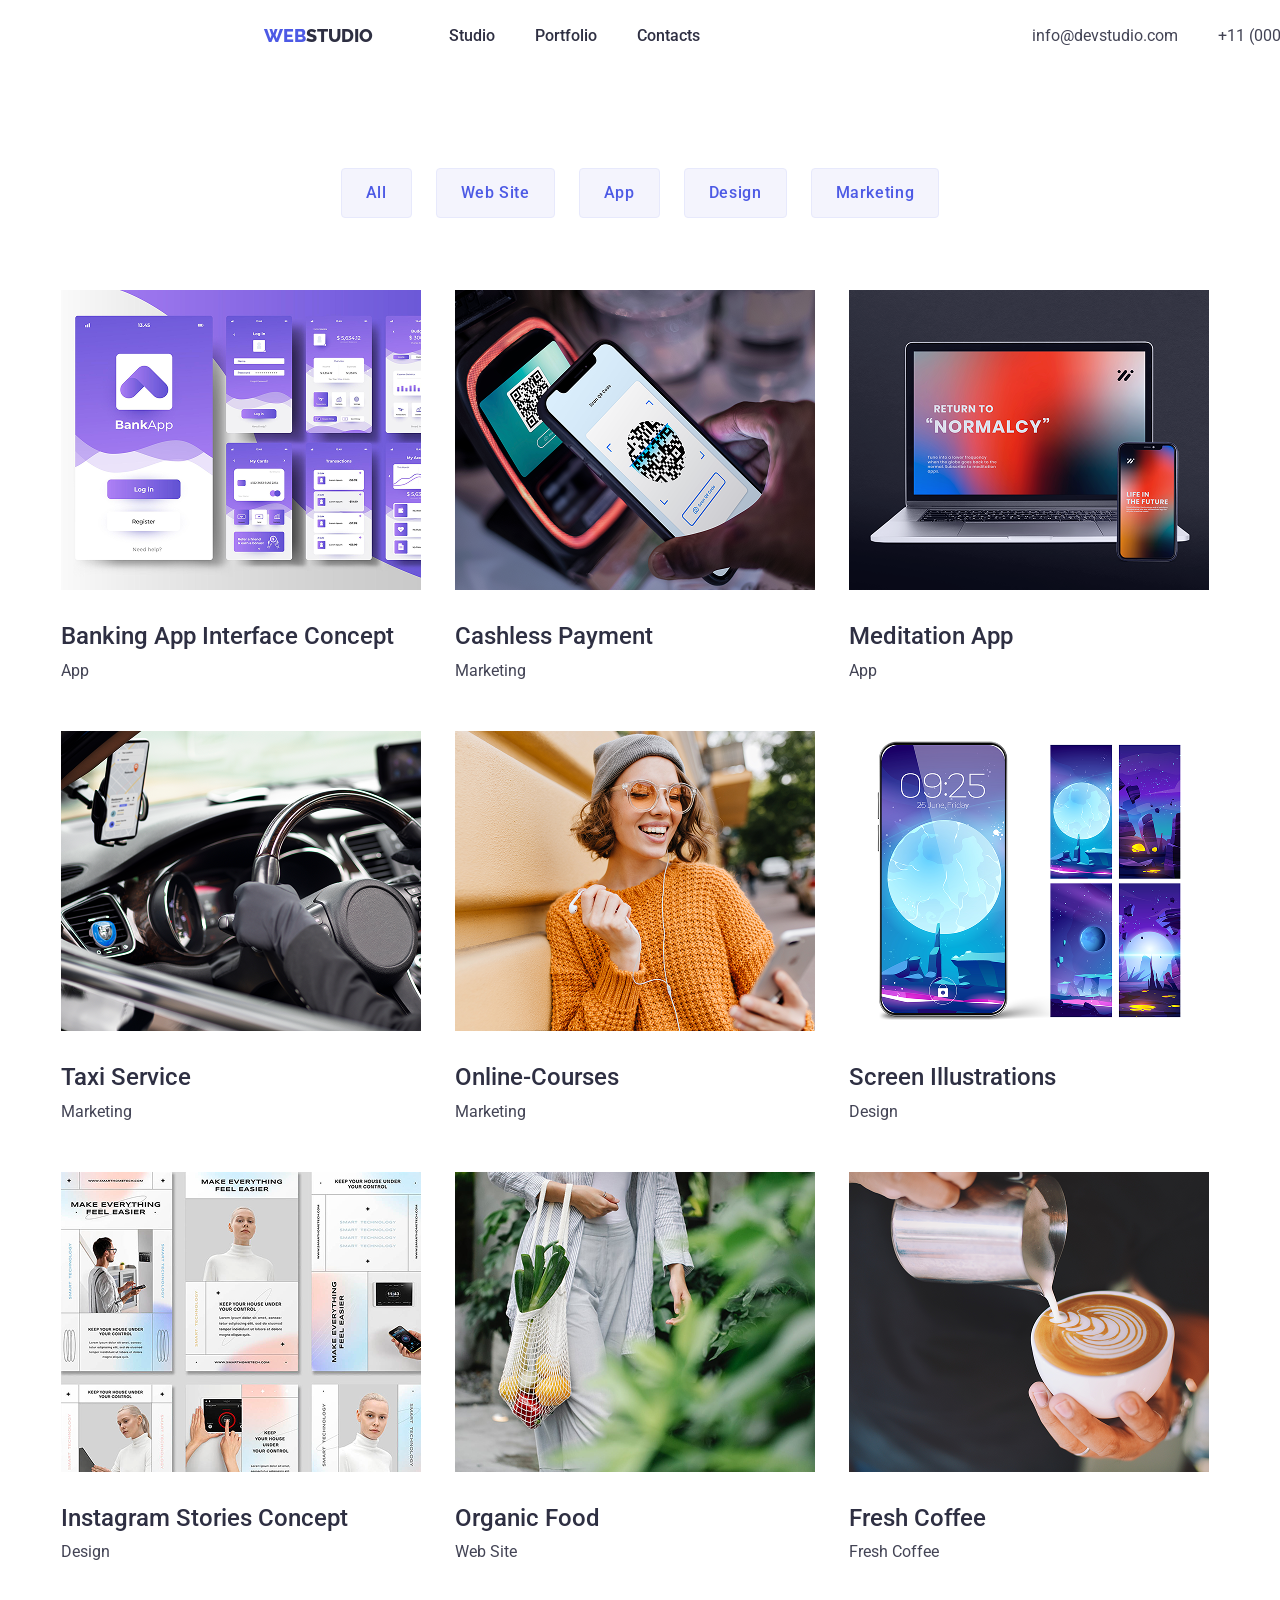
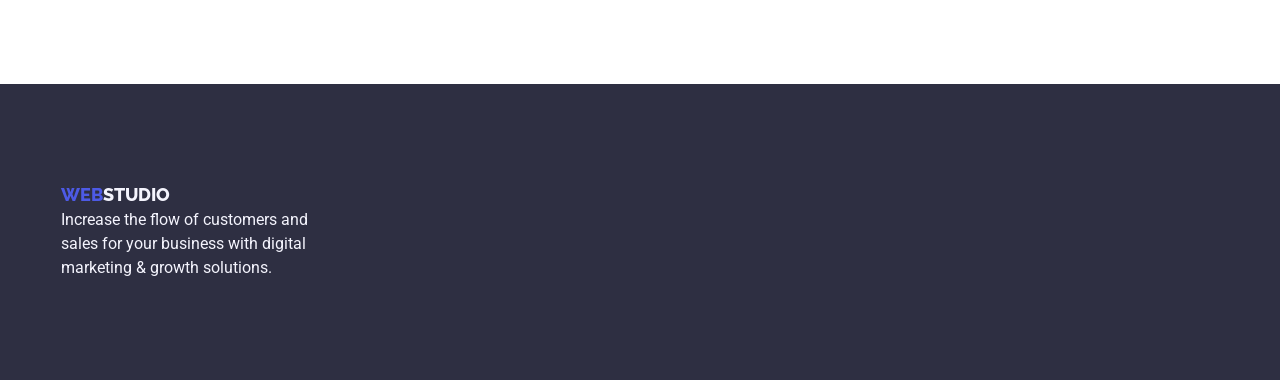
==== portfolio.html @ 17781770 "Initial commit" ====
<!doctype html>
<html lang="en">
  <head>
    <meta charset="UTF-8" />
    <meta name="viewport" content="width=device-width, initial-scale=1.0" />
    <title>Portfolio</title>
    <link rel="preconnect" href="https://fonts.googleapis.com" />
    <link rel="preconnect" href="https://fonts.gstatic.com" crossorigin />
    <link
      href="https://fonts.googleapis.com/css2?family=Raleway:ital,wght@0,100..900;1,100..900&family=Roboto:ital,wght@0,100..900;1,100..900&display=swap"
      rel="stylesheet"
    />
    <link rel="stylesheet" href="/css/styles.css" />
  </head>
  <body>
    <!-- Header -->
    <header>
      <div class="header-container container">
        <nav class="header-nav">
          <a href="./index/html" class="logo"
            >Web<span class="span-logo">Studio</span></a
          >
          <ul class="nav-list">
            <li>
              <a href="/index.html" class="nav-link">Studio</a>
            </li>
            <li>
              <a href="/portfolio.html" class="nav-link">Portfolio</a>
            </li>
            <li>
              <a href="#" class="nav-link">Contacts</a>
            </li>
          </ul>
        </nav>

        <!-- Address -->
        <address>
          <ul class="ul-address">
            <li>
              <a href="mailto:info@devstudio.com" class="address"
                >info@devstudio.com</a
              >
            </li>
            <li>
              <a href="tel:+11(000)111-11-11" class="address"
                >+11 (000) 111-11-11</a
              >
            </li>
          </ul>
        </address>
      </div>
    </header>
    <main>
      <div class="container">
        <ul class="button-portfolio">
          <li>
            <button class="button-portfolio-list" type="button">All</button>
          </li>
          <li>
            <button class="button-portfolio-list" type="button">
              Web Site
            </button>
          </li>
          <li>
            <button class="button-portfolio-list" type="button">App</button>
          </li>
          <li>
            <button class="button-portfolio-list" type="button">Design</button>
          </li>
          <li>
            <button class="button-portfolio-list" type="button">
              Marketing
            </button>
          </li>
        </ul>
      </div>

      <section class="portfolio-section">
        <div class="container">
          <ul class="card-set">
            <li class="li-item">
              <img
                src="/images/Our-Portfolio/Banking-App.png"
                alt="Banking App Interface Concept"
              />
              <h2 class="portfolio-list">Banking App Interface Concept</h2>
              <p class="portfolio-text">App</p>
            </li>
            <li class="li-item">
              <img
                src="/images/Our-Portfolio/Cashless-Payment.png"
                alt="Cashless Payment"
              />
              <h2 class="portfolio-list">Cashless Payment</h2>
              <p class="portfolio-text">Marketing</p>
            </li>
            <li class="li-item">
              <img
                src="/images/Our-Portfolio/Meditation-App.png"
                alt="Meditation App"
              />

              <h2 class="portfolio-list">Meditation App</h2>
              <p class="portfolio-text">App</p>
            </li>
            <li class="li-item">
              <img
                src="/images/Our-Portfolio/Taxi-Service.png"
                alt="Taxi Service"
              />

              <h2 class="portfolio-list">Taxi Service</h2>
              <p class="portfolio-text">Marketing</p>
            </li>
            <li class="li-item">
              <img
                src="/images/Our-Portfolio/Online-Courses.png"
                alt="Online Courses"
              />

              <h2 class="portfolio-list">Online-Courses</h2>
              <p class="portfolio-text">Marketing</p>
            </li>
            <li class="li-item">
              <img
                src="/images/Our-Portfolio/Screen-Illustrations.png"
                alt="Screen Illustrations"
              />

              <h2 class="portfolio-list">Screen Illustrations</h2>
              <p class="portfolio-text">Design</p>
            </li>
            <li class="li-item">
              <img
                class="card-set"
                src="/images/Our-Portfolio/Instagram-Stories-Concept.png"
                alt="Instagram Stories Concept"
              />

              <h2 class="portfolio-list">Instagram Stories Concept</h2>
              <p class="portfolio-text">Design</p>
            </li>
            <li class="li-item">
              <img
                src="/images/Our-Portfolio/Organic-Food.png"
                alt="Organic Food"
              />

              <h2 class="portfolio-list">Organic Food</h2>
              <p class="portfolio-text">Web Site</p>
            </li>
            <li class="li-item">
              <img
                src="/images/Our-Portfolio/Fresh-Coffee.png"
                alt="Fresh Coffee"
              />

              <h2 class="portfolio-list">Fresh Coffee</h2>
              <p class="portfolio-text">Fresh Coffee</p>
            </li>
          </ul>
        </div>
      </section>
    </main>
    <section class="footer-section">
      <footer class="container">
        <div class="footer-container">
          <a href="./index.html" class="footer-logo"
            >Web<span class="span-logo-footer">Studio</span></a
          >
          <p class="footer-paragraph">
            Increase the flow of customers and sales for your business with
            digital marketing & growth solutions.
          </p>
        </div>
      </footer>
    </section>
  </body>
</html>
---- css/styles.css ----
body {
  font-family: 'Roboto', 'Raleway', sans-serif;
  letter-spacing: 2%;
  font-size: 16px;
  font-weight: 400;
  line-height: 1.5;
  background-color: #ffffff;
  margin: 0;
}

a {
  text-decoration: none;
}
h1,
h2,
h3,
h4,
h5,
h6,
p {
  margin: 0;
}

ul {
  margin: 0;
  padding: 0;
  list-style-type: none;
}

.container {
  width: 1158px;
  margin: 0 auto;
  padding: 0 15px;
}
img {
  display: block;
  max-width: 100%;
  height: auto;
}

button {
  border: none;
  cursor: pointer;
}
/* Nav Section */
.header-container {
  display: flex;
  justify-content: center;
  width: 1440px;
  padding-top: 24px;
}
.logo {
  font-family: 'Raleway', sans-serif;
  color: #4d5ae5;
  font-weight: 800;
  font-size: 18px;
  line-height: 1.16;
  letter-spacing: 3%;
  text-transform: uppercase;
  margin-right: 76px;
  margin-left: 156px;
}
.span-logo {
  color: #2e2f42;
  font-weight: 800;
}
.header-nav {
  display: flex;
  align-items: center;
  padding-bottom: 24px;
}
.nav-list {
  display: flex;
  gap: 40px;
}
.nav-link {
  font-weight: 500;
  color: #2e2f42;
  text-transform: none;
}
.nav-link:hover,
.nav-link:focus {
  color: #4d5ae5;
}
.ul-address {
  display: flex;
  gap: 40px;
  margin-left: 332px;
}
.address {
  color: #434455;
  font-style: normal;
}
.address:hover {
  color: #4d5ae5;
}
/* Hero Section*/
.hero {
  background-color: #2e2f42;
  margin-bottom: 120px;
}
.hero-title {
  color: #ffffff;
  font-weight: 700;
  font-size: 56px;
  line-height: 1.07;
  max-width: 496px;
  margin: 0 auto;
  text-align: center;
  margin-bottom: 48px;
  /* padding-top: 188px; */
}
.hero-container {
  padding: 188px 0;
}

.hero-button {
  display: block;
  text-align: center;
  background-color: #4d5ae5;
  letter-spacing: 4%;
  color: #ffffff;
  font-weight: 500;
  margin-left: auto;
  margin-right: auto;
  min-width: 169px;
  height: 56px;
  border: none;
  border-radius: 4px;
}

.hero-button:hover,
.hero-button:focus {
  background-color: #404bbf;
}

.visually-hidden {
  position: absolute;
  width: 1px;
  height: 1px;
  padding: 0;
  margin: -1px;
  overflow: hidden;
  clip: rect(0, 0, 0, 0); /* Legacy support */
  clip-path: inset(50%); /* Modern approach */
  white-space: nowrap;
  border: 0;
}
.ul-options {
  display: flex;
  gap: 24px;
  padding-bottom: 120px;
}
.options-container {
  /* width: 1128px; */
}
.options-list {
  font-weight: 500;
  font-size: 20px;
  line-height: 1.2;
  color: #2e2f42;
  padding-bottom: 8px;
}
.options-text {
  color: #434455;
}
.options-item {
  width: calc((100% - 24px * 3) / 4);
}
/* Section-3 */
.h2-section-3 {
  font-weight: 700;
  font-size: 36px;
  line-height: 1.11;
  text-align: center;
  color: #2e2f42;
  padding-bottom: 72px;
}
.section3 {
  padding-bottom: 120px;
}
.section-3-list {
  display: flex;
  gap: 24px;
}
/* Our Team*/
.our-team-section {
  padding-bottom: 120px;
}
.ul-our-team {
  display: flex;
  gap: 24px;
  flex-wrap: wrap;
}
.our-team {
  font-weight: 700;
  font-size: 36px;
  line-height: 1.11;
  text-align: center;
  color: #2e2f42;
  padding-bottom: 72px;
}
.team-container {
  padding: 32px 0;
}
.team-item {
  border-radius: 0px 0px 4px 4px;
  background: #2e2f4229;
  box-shadow:
    0px 2px 1px 0px rgba(46, 47, 66, 0.08),
    0px 1px 1px 0px rgba(46, 47, 66, 0.16),
    0px 1px 6px 0px rgba(46, 47, 66, 0.08);
  width: calc((100% - 72px) / 4);
}
.team-list {
  font-weight: 500;
  font-style: 20px;
  line-height: 1.2;
  color: #2e2f42;
  text-align: center;
  padding-bottom: 8px;
}
.paragraph {
  text-align: center;
}
.Our-Portfolio {
  font-weight: 700;
  font-size: 36px;
  line-height: 1.11;
  text-align: center;
  color: #2e2f42;
}
.portfolio-list {
  font-weight: 500;
  font-style: 20px;
  line-height: 1.2;
  color: #2e2f42;
  padding-bottom: 8px;
  padding-top: 32px;
}
.portfolio-text {
  color: #434455;
}
/* Portfolio */
.button-portfolio {
  display: flex;
  gap: 24px;
  justify-content: center;
  padding-top: 96px;
  padding-bottom: 72px;
}
.button-portfolio-list {
  color: #4d5ae5;
  font-family: 'Roboto', sans-serif;
  font-size: 16px;
  font-weight: 500;
  line-height: 1.5;
  letter-spacing: 0.04em;
  background: #f4f4fd;
  padding: 12px 24px;
  border: 1px solid #e7e9fc;
  border-radius: 4px;
}
.button-portfolio-list:hover,
.button-portfolio-list:focus {
  background-color: #404bbf;
  color: #ffffff;
  border: 1px solid transparent;
}
/* Our Team*/
.footer-section {
  background-color: #2e2f42;
  padding: 100px 0;
  /* width: 1440px; */
}

.footer-paragraph {
  color: #f4f4fd;
  max-width: 264px;
}
.footer-logo {
  font-family: 'Raleway', sans-serif;
  color: #4d5ae5;
  font-weight: 800;
  font-size: 18px;
  line-height: 1.16;
  letter-spacing: 3%;
  text-transform: uppercase;
  margin-right: 76px;
}
.span-logo-footer {
  color: #f4f4fd;
}

.card-set {
  display: flex;
  flex-wrap: wrap;
  row-gap: 48px;
  column-gap: 24px;
}
.li-item {
  width: calc((100% - 24px * 2) / 3);
}
.portfolio-section {
  padding-bottom: 120px;
}
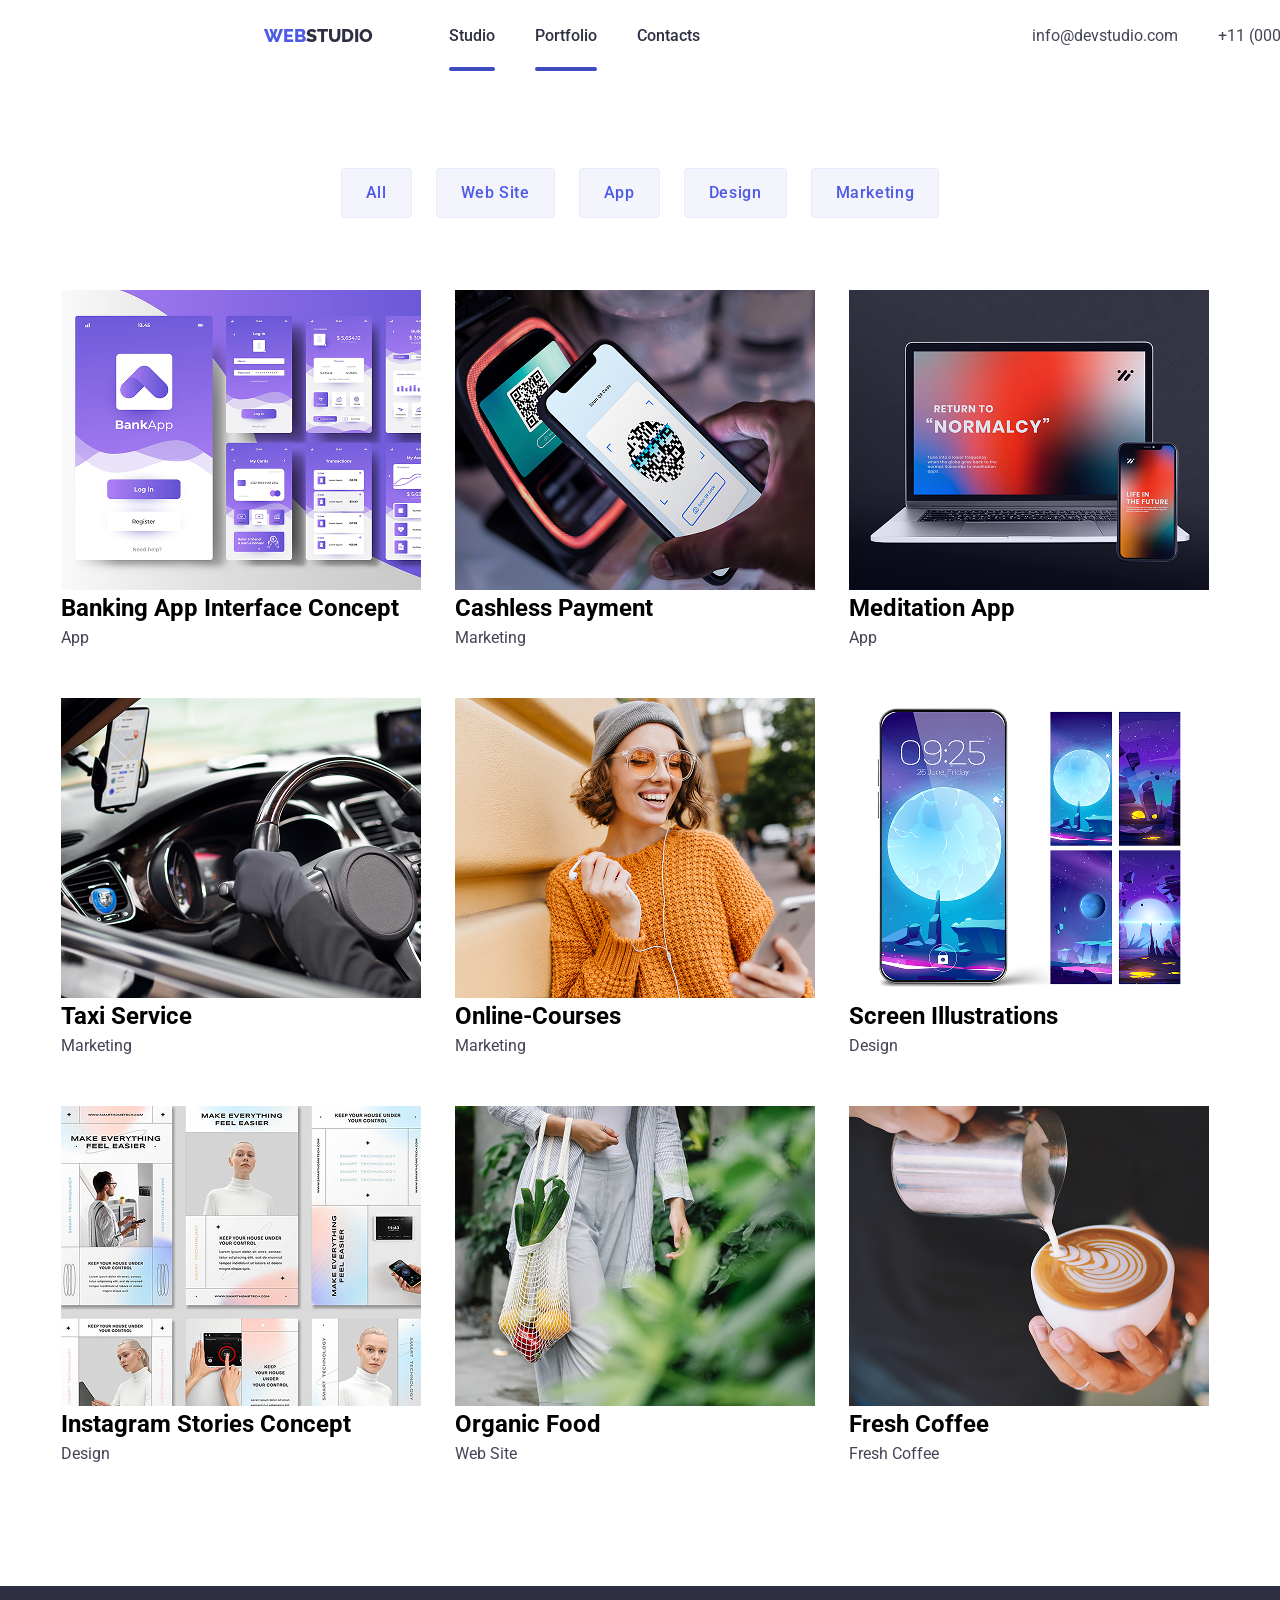
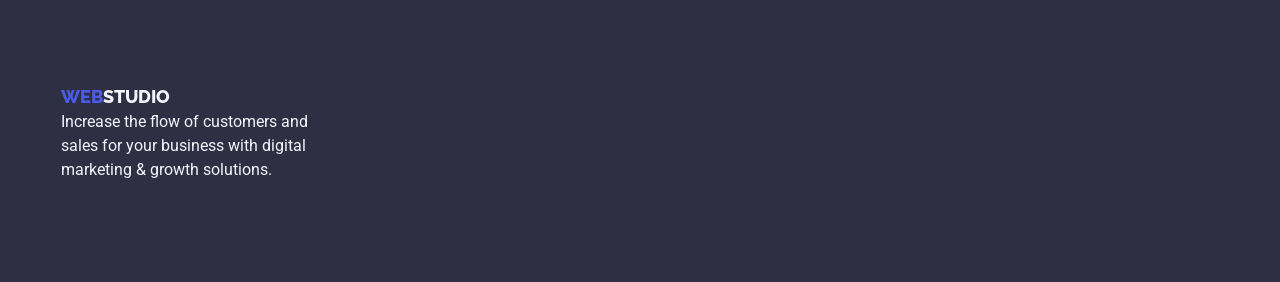
==== commit 0a179bc5: "position add" ====
--- a/portfolio.html
+++ b/portfolio.html
@@ -22,13 +22,15 @@
           >
           <ul class="nav-list">
             <li>
-              <a href="/index.html" class="nav-link">Studio</a>
-            </li>
-            <li>
-              <a href="/portfolio.html" class="nav-link">Portfolio</a>
-            </li>
-            <li>
-              <a href="#" class="nav-link">Contacts</a>
+              <a href="/index.html" class="nav-list-link current">Studio</a>
+            </li>
+            <li>
+              <a href="/portfolio.html" class="nav-list-link current"
+                >Portfolio</a
+              >
+            </li>
+            <li>
+              <a href="#" class="nav-list-link">Contacts</a>
             </li>
           </ul>
         </nav>
@@ -79,81 +81,170 @@
         <div class="container">
           <ul class="card-set">
             <li class="li-item">
-              <img
-                src="/images/Our-Portfolio/Banking-App.png"
-                alt="Banking App Interface Concept"
-              />
+              <div class="portfolio-overlay">
+                <img
+                  class="portfolio-img"
+                  src="/images/Our-Portfolio/Banking-App.png"
+                  alt="Banking App Interface Concept"
+                />
+                <div class="overlay">
+                  <p class="overlay-text">
+                    14 Stylish and User-Friendly App Design Concepts · Task
+                    Manager App · Calorie Tracker App · Exotic Fruit Ecommerce
+                    App · Cloud Storage App
+                  </p>
+                </div>
+              </div>
               <h2 class="portfolio-list">Banking App Interface Concept</h2>
               <p class="portfolio-text">App</p>
             </li>
             <li class="li-item">
-              <img
-                src="/images/Our-Portfolio/Cashless-Payment.png"
-                alt="Cashless Payment"
-              />
+              <div class="portfolio-overlay">
+                <img
+                  class="portfolio-img"
+                  src="/images/Our-Portfolio/Cashless-Payment.png"
+                  alt="Cashless Payment"
+                />
+                <div class="overlay">
+                  <p class="overlay-text">
+                    14 Stylish and User-Friendly App Design Concepts · Task
+                    Manager App · Calorie Tracker App · Exotic Fruit Ecommerce
+                    App · Cloud Storage App
+                  </p>
+                </div>
+              </div>
               <h2 class="portfolio-list">Cashless Payment</h2>
               <p class="portfolio-text">Marketing</p>
             </li>
             <li class="li-item">
-              <img
-                src="/images/Our-Portfolio/Meditation-App.png"
-                alt="Meditation App"
-              />
+              <div class="portfolio-overlay">
+                <img
+                  class="portfolio-img"
+                  src="/images/Our-Portfolio/Meditation-App.png"
+                  alt="Meditation App"
+                />
+                <div class="overlay">
+                  <p class="overlay-text">
+                    14 Stylish and User-Friendly App Design Concepts · Task
+                    Manager App · Calorie Tracker App · Exotic Fruit Ecommerce
+                    App · Cloud Storage App
+                  </p>
+                </div>
+              </div>
 
               <h2 class="portfolio-list">Meditation App</h2>
               <p class="portfolio-text">App</p>
             </li>
             <li class="li-item">
-              <img
-                src="/images/Our-Portfolio/Taxi-Service.png"
-                alt="Taxi Service"
-              />
+              <div class="portfolio-overlay">
+                <img
+                  class="portfolio-img"
+                  src="/images/Our-Portfolio/Taxi-Service.png"
+                  alt="Taxi Service"
+                />
+                <div class="overlay">
+                  <p class="overlay-text">
+                    14 Stylish and User-Friendly App Design Concepts · Task
+                    Manager App · Calorie Tracker App · Exotic Fruit Ecommerce
+                    App · Cloud Storage App
+                  </p>
+                </div>
+              </div>
 
               <h2 class="portfolio-list">Taxi Service</h2>
               <p class="portfolio-text">Marketing</p>
             </li>
             <li class="li-item">
-              <img
-                src="/images/Our-Portfolio/Online-Courses.png"
-                alt="Online Courses"
-              />
+              <div class="portfolio-overlay">
+                <img
+                  class="portfolio-img"
+                  src="/images/Our-Portfolio/Online-Courses.png"
+                  alt="Online Courses"
+                />
+                <div class="overlay">
+                  <p class="overlay-text">
+                    14 Stylish and User-Friendly App Design Concepts · Task
+                    Manager App · Calorie Tracker App · Exotic Fruit Ecommerce
+                    App · Cloud Storage App
+                  </p>
+                </div>
+              </div>
 
               <h2 class="portfolio-list">Online-Courses</h2>
               <p class="portfolio-text">Marketing</p>
             </li>
             <li class="li-item">
-              <img
-                src="/images/Our-Portfolio/Screen-Illustrations.png"
-                alt="Screen Illustrations"
-              />
+              <div class="portfolio-overlay">
+                <img
+                  class="portfolio-img"
+                  src="/images/Our-Portfolio/Screen-Illustrations.png"
+                  alt="Screen Illustrations"
+                />
+                <div class="overlay">
+                  <p class="overlay-text">
+                    14 Stylish and User-Friendly App Design Concepts · Task
+                    Manager App · Calorie Tracker App · Exotic Fruit Ecommerce
+                    App · Cloud Storage App
+                  </p>
+                </div>
+              </div>
 
               <h2 class="portfolio-list">Screen Illustrations</h2>
               <p class="portfolio-text">Design</p>
             </li>
             <li class="li-item">
-              <img
-                class="card-set"
-                src="/images/Our-Portfolio/Instagram-Stories-Concept.png"
-                alt="Instagram Stories Concept"
-              />
+              <div class="portfolio-overlay">
+                <img
+                  class="portfolio-img"
+                  class="card-set"
+                  src="/images/Our-Portfolio/Instagram-Stories-Concept.png"
+                  alt="Instagram Stories Concept"
+                />
+                <div class="overlay">
+                  <p class="overlay-text">
+                    14 Stylish and User-Friendly App Design Concepts · Task
+                    Manager App · Calorie Tracker App · Exotic Fruit Ecommerce
+                    App · Cloud Storage App
+                  </p>
+                </div>
+              </div>
 
               <h2 class="portfolio-list">Instagram Stories Concept</h2>
               <p class="portfolio-text">Design</p>
             </li>
             <li class="li-item">
-              <img
-                src="/images/Our-Portfolio/Organic-Food.png"
-                alt="Organic Food"
-              />
+              <div class="portfolio-overlay">
+                <img
+                  class="portfolio-img"
+                  src="/images/Our-Portfolio/Organic-Food.png"
+                  alt="Organic Food"
+                />
+                <div class="overlay">
+                  <p class="overlay-text">
+                    14 Stylish and User-Friendly App Design Concepts · Task
+                    Manager App · Calorie Tracker App · Exotic Fruit Ecommerce
+                    App · Cloud Storage App
+                  </p>
+                </div>
+              </div>
 
               <h2 class="portfolio-list">Organic Food</h2>
               <p class="portfolio-text">Web Site</p>
             </li>
             <li class="li-item">
-              <img
-                src="/images/Our-Portfolio/Fresh-Coffee.png"
-                alt="Fresh Coffee"
-              />
+              <div class="portfolio-overlay">
+                <img
+                  src="/images/Our-Portfolio/Fresh-Coffee.png"
+                  alt="Fresh Coffee"
+                />
+                <div class="overlay">
+                  <p class="overlay-text">
+                    14 Stylish and User-Friendly App Design Concepts · Task
+                    Manager App · Calorie Tracker App · Exotic Fruit Ecommerce
+                    App · Cloud Storage App
+                  </p>
+                </div>
+              </div>
 
               <h2 class="portfolio-list">Fresh Coffee</h2>
               <p class="portfolio-text">Fresh Coffee</p>
--- a/css/styles.css
+++ b/css/styles.css
@@ -73,13 +73,27 @@
   display: flex;
   gap: 40px;
 }
-.nav-link {
-  font-weight: 500;
-  color: #2e2f42;
-  text-transform: none;
-}
-.nav-link:hover,
-.nav-link:focus {
+.nav-list-link::after {
+  content: '';
+  position: absolute;
+  top: 43px;
+  left: 0;
+  display: block;
+  width: 100%;
+  height: 4px;
+  border-radius: 2px;
+}
+.nav-list-link {
+  position: relative;
+  display: block;
+  font-weight: 500;
+  color: #2e2f42;
+}
+.nav-list-link.current::after {
+  background-color: #404bbf;
+}
+.nav-list-link:hover,
+.nav-list-link:focus {
   color: #4d5ae5;
 }
 .ul-address {
@@ -98,6 +112,11 @@
 .hero {
   background-color: #2e2f42;
   margin-bottom: 120px;
+  background-image:
+    linear-gradient(rgba(17, 17, 17, 0.4), rgba(17, 17, 17, 0.4)),
+    url(../images/icons/people-office\ 1.jpg);
+  background-repeat: no-repeat;
+  background-size: cover;
 }
 .hero-title {
   color: #ffffff;
@@ -230,7 +249,37 @@
   text-align: center;
   color: #2e2f42;
 }
-.portfolio-list {
+.portfolio-img {
+}
+.portfolio-overlay {
+  position: relative;
+}
+.overlay-text {
+  padding: 40px;
+  color: #f4f4fd;
+}
+.portfolio-overlay {
+  overflow: hidden;
+}
+.overlay {
+  position: absolute;
+  top: 0;
+  left: 0;
+  width: 100%;
+  height: 100%;
+  background-color: #4d5ae5;
+  transform: translateY(100%);
+  transition-property: transform;
+  transition-duration: 400ms;
+  transition-timing-function: ease;
+  transition-delay: 0s;
+}
+.li-item:hover .overlay {
+  transform: translateY(0);
+}
+.li-item {
+}
+.ortfolio-list {
   font-weight: 500;
   font-style: 20px;
   line-height: 1.2;
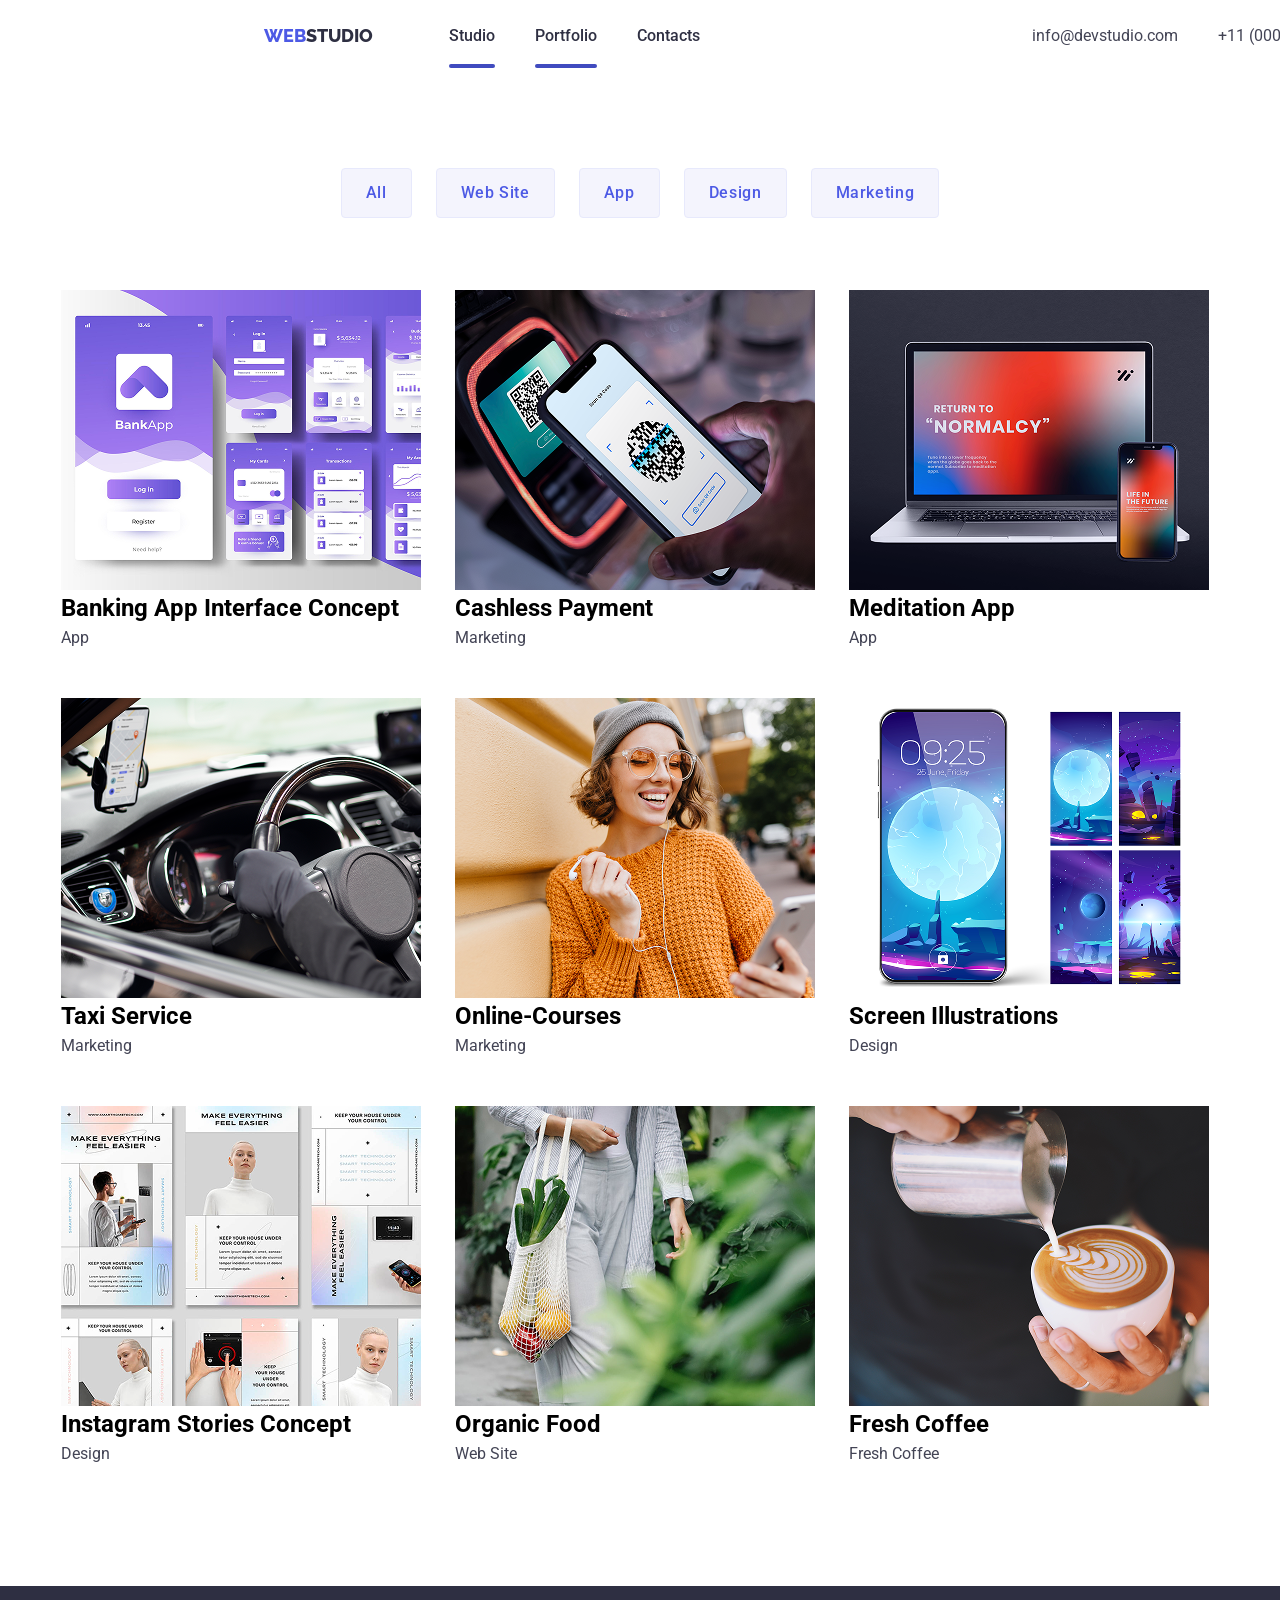
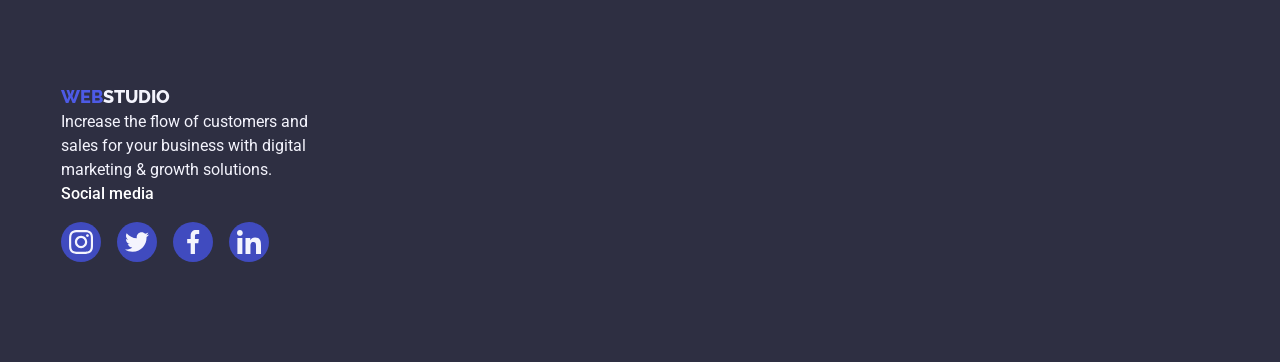
==== commit 49abca99: "add media footer" ====
--- a/portfolio.html
+++ b/portfolio.html
@@ -263,6 +263,39 @@
             Increase the flow of customers and sales for your business with
             digital marketing & growth solutions.
           </p>
+          <div class="footer-icon-div">
+            <p class="footer-p">Social media</p>
+            <ul class="footer-icon-list">
+              <li class="footer-icon-item">
+                <a class="footer-icon-link" href="">
+                  <svg class="footer-icon" width="24" height="24">
+                    <use href="./sprite.svg#icon-instagram"></use>
+                  </svg>
+                </a>
+              </li>
+              <li class="footer-icon-item">
+                <a class="footer-icon-link" href="">
+                  <svg class="footer-icon" width="24" height="24">
+                    <use href="./sprite.svg#icon-twitter"></use>
+                  </svg>
+                </a>
+              </li>
+              <li class="footer-icon-item">
+                <a class="footer-icon-link" href="">
+                  <svg class="footer-icon" width="24" height="24">
+                    <use href="./sprite.svg#icon-facebook"></use>
+                  </svg>
+                </a>
+              </li>
+              <li class="footer-icon-item">
+                <a class="footer-icon-link" href="">
+                  <svg class="footer-icon" width="24" height="24">
+                    <use href="./sprite.svg#icon-linkedin"></use>
+                  </svg>
+                </a>
+              </li>
+            </ul>
+          </div>
         </div>
       </footer>
     </section>
--- a/css/styles.css
+++ b/css/styles.css
@@ -76,8 +76,8 @@
 .nav-list-link::after {
   content: '';
   position: absolute;
-  top: 43px;
   left: 0;
+  top: 40px;
   display: block;
   width: 100%;
   height: 4px;
@@ -203,6 +203,30 @@
   gap: 24px;
 }
 /* Our Team*/
+
+.icons-social-link {
+  display: flex;
+  justify-content: center;
+  align-items: center;
+  width: 40px;
+  height: 40px;
+  background-color: #4d5ae5;
+  border-radius: 50%;
+}
+.ul-icons-team {
+  display: flex;
+  gap: 24px;
+  justify-content: center;
+  align-items: center;
+  padding-top: 8px;
+}
+.icons-social-link:hover,
+.icons-social-link:focus {
+  cursor: pointer;
+  background-color: aqua;
+}
+.icons-team {
+}
 .our-team-section {
   padding-bottom: 120px;
 }
@@ -316,13 +340,65 @@
   color: #ffffff;
   border: 1px solid transparent;
 }
+.div-options-icon {
+  display: flex;
+  width: 264px;
+  height: 112px;
+  justify-content: center;
+  align-items: center;
+}
+.options-item {
+}
+.options-icon {
+  padding-bottom: 8px;
+}
 /* Our Team*/
+
+/* Customers */
+.ul-customers {
+  padding-bottom: 120px;
+}
+.icons-customers {
+  display: flex;
+  width: 100%;
+  height: 100%;
+  align-items: center;
+  justify-content: center;
+  border: 1px solid #8e8f99;
+  border-radius: 4px;
+}
+.icons-customers:hover,
+.icons-customers:focus {
+  cursor: pointer;
+  fill: #4d5ae5;
+  border: 1px solid #4d5ae5;
+}
+
+.icons-customers {
+  width: 168px;
+  min-height: 88px;
+}
+.ul-customers {
+  display: flex;
+  gap: 24px;
+  justify-content: center;
+  align-items: center;
+}
+/* footer */
 .footer-section {
   background-color: #2e2f42;
   padding: 100px 0;
-  /* width: 1440px; */
-}
-
+}
+footer.container {
+  display: flex;
+  align-items: flex-start;
+  gap: 120px;
+}
+.footer-media {
+  font-family: 500;
+  letter-spacing: 2%;
+  color: #ffffff;
+}
 .footer-paragraph {
   color: #f4f4fd;
   max-width: 264px;
@@ -340,7 +416,34 @@
 .span-logo-footer {
   color: #f4f4fd;
 }
-
+.footer-icon-list {
+  display: flex;
+  gap: 16px;
+}
+.footer-icon-link {
+  display: flex;
+  justify-content: center;
+  align-items: center;
+  width: 40px;
+  height: 40px;
+  background-color: #404bbf;
+  border-radius: 50%;
+}
+.footer-icon-link:hover,
+.footer-icon-link:focus {
+  background-color: aqua;
+}
+.footer-icon {
+}
+.footer-p {
+  font-weight: 500;
+  color: #ffffff;
+  letter-spacing: 2%;
+  padding-bottom: 16px;
+}
+.footer-icon-div {
+  padding-left: 0;
+}
 .card-set {
   display: flex;
   flex-wrap: wrap;
@@ -353,3 +456,44 @@
 .portfolio-section {
   padding-bottom: 120px;
 }
+/* modal */
+.backdrop {
+  position: fixed;
+  top: 0;
+  left: 0;
+  width: 100%;
+  height: 100%;
+  background-color: rgba(17, 17, 17, 0.5);
+
+  transition:
+    opacity 300ms ease-out,
+    visibility 300ms ease-out;
+}
+.modal {
+  position: absolute;
+  top: 50%;
+  left: 50%;
+  transform: translateX(-50%) translateY(-50%);
+  width: 408px;
+  min-height: 584px;
+  border-radius: 4px;
+  background-color: #fcfcfc;
+}
+.modal-button {
+  position: absolute;
+  top: 24px;
+  right: 24px;
+  display: flex;
+  justify-content: center;
+  align-items: center;
+  border: 1px solid black;
+  border-radius: 50%;
+  padding: 8px;
+}
+.modal-button-icon {
+}
+.backdrop.is-hidden {
+  opacity: 0;
+  visibility: hidden;
+  pointer-events: none;
+}
